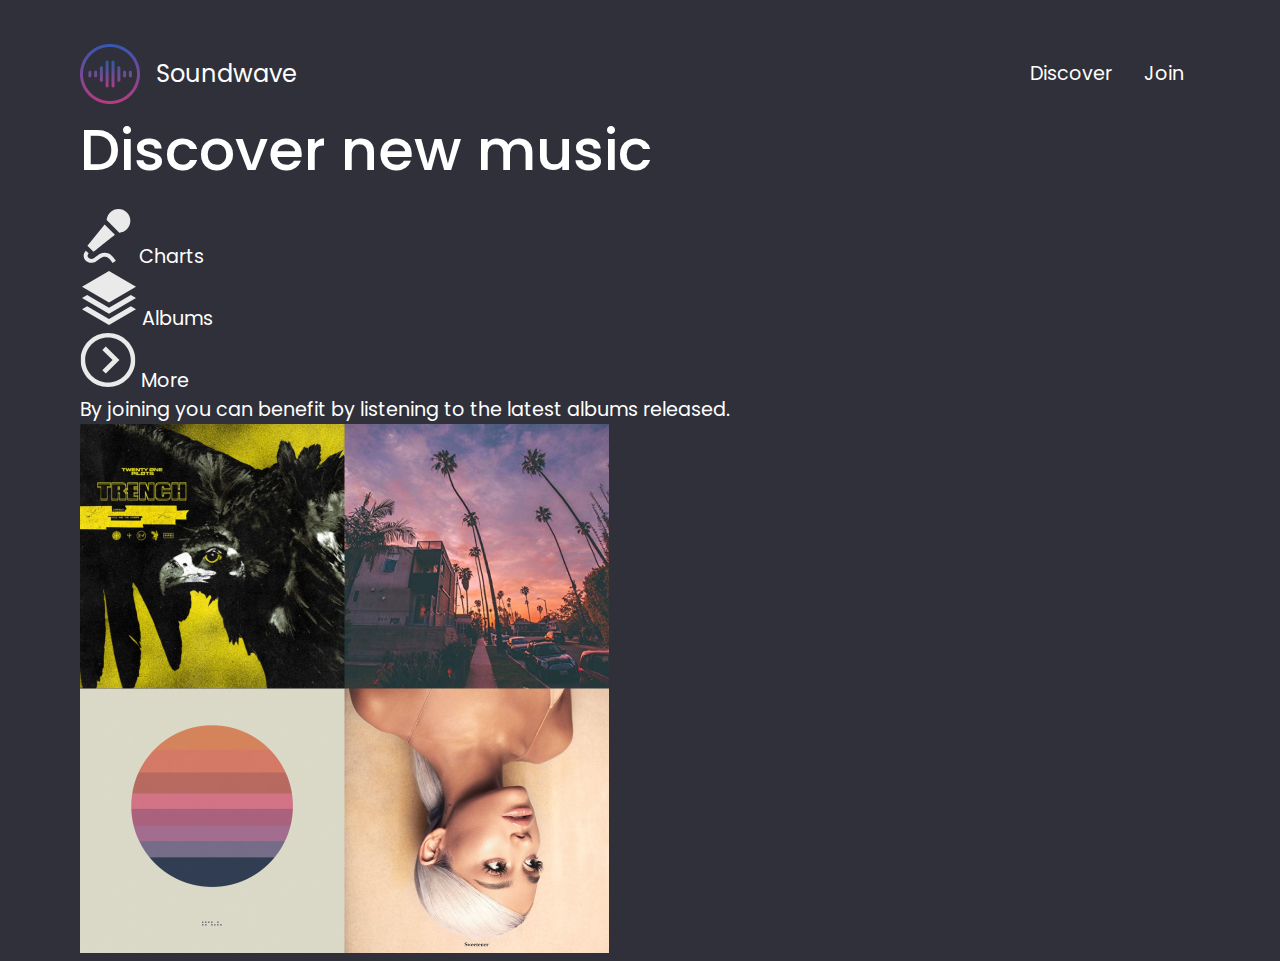
==== discover.html @ 6990db90 "create discover.html" ====
<!DOCTYPE html>
<html lang="en">
<head>
    <meta charset="UTF-8">
    <meta name="viewport" content="width=device-width, initial-scale=1.0">
    <meta http-equiv="X-UA-Compatible" content="ie=edge">
    <title>Soundwave - Discover</title>
    
    <link rel="stylesheet" href="styles.css">
    <link rel="stylesheet" href="discover.css">
</head>
<body class="container full-height-grow">
    <header class="main-header">
        <a href="/" class="brand-logo">
            <img src="images/logo.png">
            <div class="brand-logo-name">Soundwave</div>
        </a>
        <div class="main-nav">
            <ul>
            <li>
            <a href="#">Discover</a>
            </li>
            <li>
            <a href="#">Join</a>
            </li>
        </ul>
        </div>
    </header>
    <section class="discover-main-section">
        <div class="call-to-action">
            <h1 class="title">Discover new music</h1>
            <div class="icon-section">
                <div class="icon">
                    <img src="images/microphone.svg">
                    Charts
                </div>
                <div class="icon">
                    <img src="images/albums.svg">
                    Albums
                </div>
                <div class="icon">
                    <img src="images/more.svg">
                    More
                </div>
            </div>
            By joining you can benefit by listening to the latest albums released.
        </div>
        <div class="image-covers"><img src="images/covers.jpg"></div>
    </section>
    
</body>
</html>
---- styles.css ----
@import url('https://fonts.googleapis.com/css?family=Poppins:400,500,700');

*,*::before,*::after{
    box-sizing:border-box;
}
body{
    background-color:#2f303a;
    color:white;
    font-family:Poppins,sans-serif;
    font-size:1.2rem;
    min-height:100vh;
}

.main-nav a:hover, .footer-nav a:hover  {
    color: #adadad;
  }
.full-height-grow{
    display:flex;
    flex-direction:column;
}
.container {
    max-width: 1200px;
    margin: 0 auto;
    padding: 0 40px;
    flex-grow: 1;
    display:flex;
    justify-content: space-between;
  }

.brand-logo{
    display:flex;
    align-items:center;
    color:inherit;
    text-decoration: none;
    font-size:1.5rem;
}
.brand-logo-name{
    margin-left:1rem;
}

.main-nav ul{
    list-style:none;
    display:flex;
}
.main-nav a{
    text-decoration:none;
    color:inherit;
    padding:1rem;
}
.main-header{
    display:flex;
    justify-content: space-between;
    margin-top:2.5rem;
}
.home-main-section {
    display: flex;
    align-items: stretch;
    justify-content: space-between;
    flex-grow: 1;
  }
  
  .home-main-section .img-wrapper {
    flex-grow: 1;
    flex-direction: column;
    display: flex;
    align-items: stretch;
    justify-content: flex-end;
  }
  
  .home-main-section .image-lady{
    background-image: url(images/landing-page-girl.png);
    flex-grow: 1;
    max-height: 70vh;
    min-width: 30vw;
    background-size: contain;
    background-repeat: no-repeat;
    background-position: bottom left;
  }
  
  .home-main-section .call-to-action {
    display: flex;
    flex-direction: column;
    align-items: flex-start;
    margin: 1rem;
    align-self: center;
  }
  
  
.title{
    font-weight:500;
    font-size:3em;
    margin-bottom:1rem;
    margin-top:0;
}
.subtitle{
    font-weight:500;
    font-size:1.2em;
    margin-bottom:2rem;
}
.btn{
    background-color:#1762a7;
    padding:0.75rem 1.5rem;
    border-radius:.5rem;
    text-decoration:none;
    font-size:.9rem;
    outline:none;
    border:none;
    cursor:pointer;
    color:white;
}
.btn:hover {
    background-color: #2180d8;
  }
  
  .btn:active {
    background-color: #2796ff;
    transform:translateY(3px);
  }
/* Circles */
.home-page-circle-1{
    width:20vw;
    height:20vw;
    background-color:rgb(188,58,128,0.1);
    border-radius:50%;
    position:absolute;
    z-index:-1;
    bottom:5vw;
    left:5vw;
}
.home-page-circle-2{
    width:20vw;
    height:20vw;
    border-radius:50%;
    position:absolute;
    background-color:rgb(52,87,178,0.1);
    z-index:-1;
    top:15vh;
    left:30vw;
}
.home-page-circle-3{
    width:50vw;
    height:50vw;
    position:absolute;
    z-index:-1;
    overflow:hidden;
    bottom:0;
    right:0;
}
.home-page-circle-3::before{
    content:'';
    transform:translate(40%,40%);
    position:absolute;
    height:100%;
    width:100%;
    border-radius:50%;
    background-color:rgb(52,87,178,0.1);
}
@media only screen and (max-width:900px){
    .home-main-section .image-lady{
        display:none;
    }
}
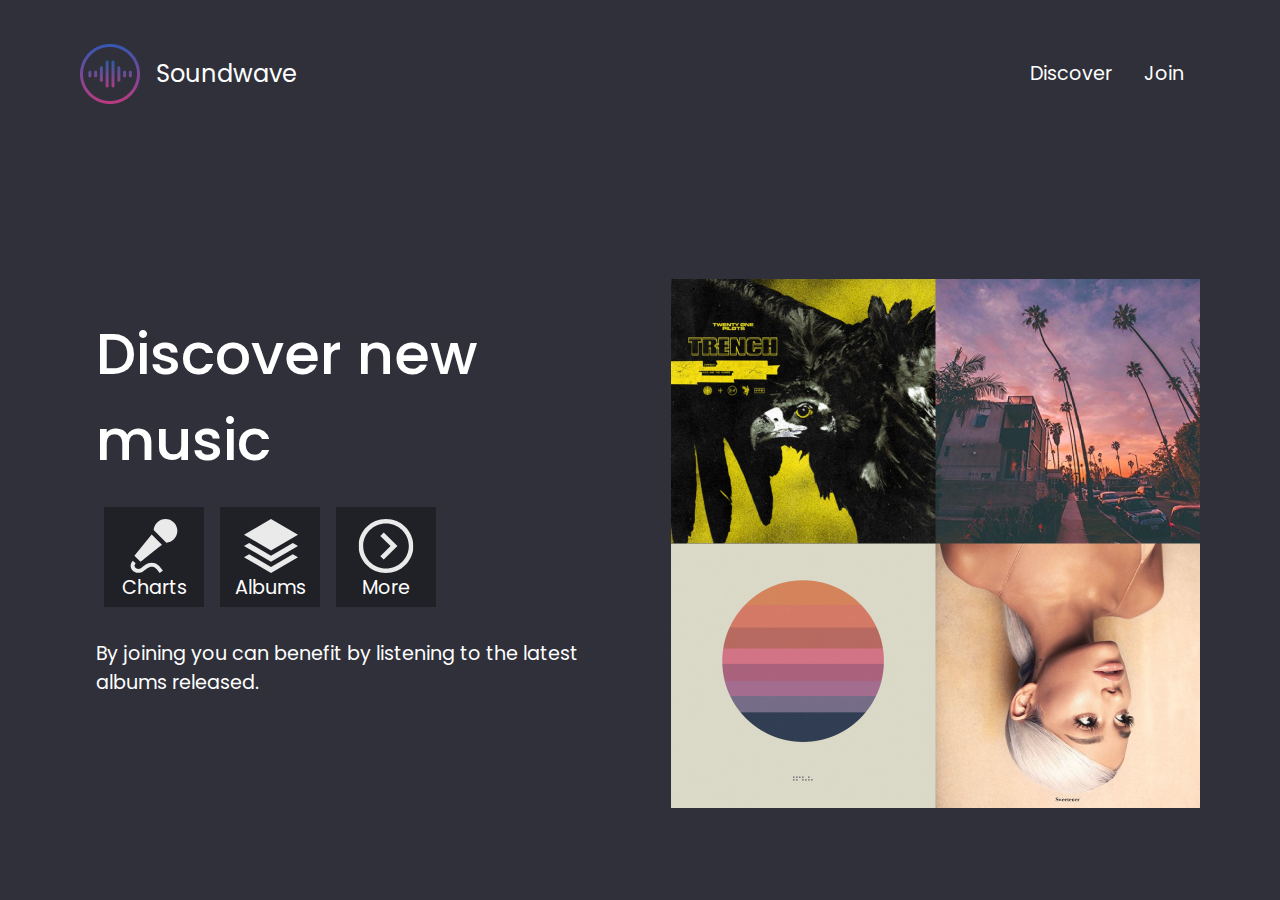
==== commit 5e7b74d8: "update discover.html" ====
--- a/discover.html
+++ b/discover.html
@@ -11,7 +11,7 @@
 </head>
 <body class="container full-height-grow">
     <header class="main-header">
-        <a href="/" class="brand-logo">
+        <a href="index.html" class="brand-logo">
             <img src="images/logo.png">
             <div class="brand-logo-name">Soundwave</div>
         </a>
@@ -21,7 +21,7 @@
             <a href="#">Discover</a>
             </li>
             <li>
-            <a href="#">Join</a>
+            <a href="join.html">Join</a>
             </li>
         </ul>
         </div>
--- a/discover.css
+++ b/discover.css
@@ -0,0 +1,52 @@
+.discover-main-section {
+    display: flex;
+    align-items: center;
+    justify-content: space-between;
+    flex-grow: 1;
+  }
+  
+  
+  .discover-main-section .image-covers{
+    background-image: url(images/covers.jpg);
+    flex-grow: 1;
+    max-height: 50vh;
+    background-size: contain;
+    background-repeat: no-repeat;
+    background-position:center right;
+    margin-left:2rem;
+  }
+  
+  .discover-main-section .call-to-action {
+    display: flex;
+    flex-direction: column;
+    align-items: flex-start;
+    margin: 1rem;
+    align-self: center;
+  }
+  .icon-section{
+    display:flex;
+  }
+  .icon{
+    display: flex;
+    flex-direction: column;
+    justify-content: space-between;
+    align-items: center;
+    margin: .5rem;
+    padding: .75rem;
+    width: 100px;
+    height: 100px;
+    background-color: #202027;
+    margin-bottom: 2rem;
+  }
+  @media (max-width: 800px) {
+    .discover-main-section {
+      flex-direction: column;
+      justify-content: center;
+    }
+  
+    .discover-main-section .image-covers {
+      margin-top: 2rem;
+      height: 30vh;
+      width: auto;
+    }
+  }